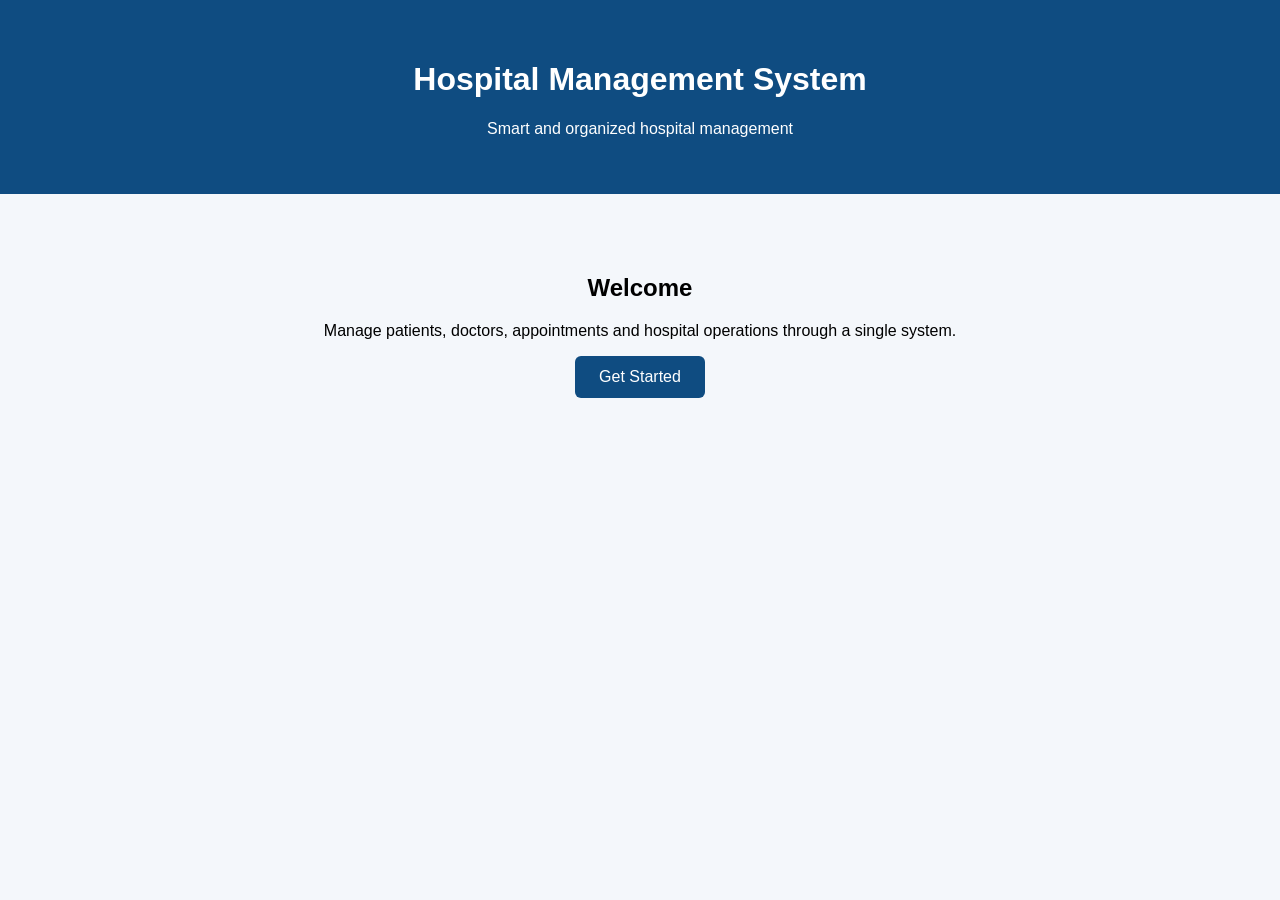
==== index.html @ b20ffdd7 "Initial project setup" ====
<!DOCTYPE html>
<html lang="en">
<head>
    <meta charset="UTF-8">
    <meta name="viewport" content="width=device-width, initial-scale=1.0">

    <title>Hospital Management System</title>

    <link rel="stylesheet" href="css/style.css">
</head>

<body>

    <header>
        <h1>Hospital Management System</h1>
        <p>Smart and organized hospital management</p>
    </header>

    <main>
        <h2>Welcome</h2>

        <p>
            Manage patients, doctors, appointments and
            hospital operations through a single system.
        </p>

        <button onclick="showMessage()">Get Started</button>
    </main>

    <script src="js/app.js"></script>

</body>
</html>
---- css/style.css ----
body {
    font-family: Arial, sans-serif;
    margin: 0;
    text-align: center;
    background-color: #f4f7fb;
}

header {
    padding: 40px;
    background-color: #0f4c81;
    color: white;
}

main {
    padding: 60px;
}

button {
    padding: 12px 24px;
    border: none;
    border-radius: 6px;
    background-color: #0f4c81;
    color: white;
    cursor: pointer;
    font-size: 16px;
}

button:hover {
    background-color: #12395b;
}
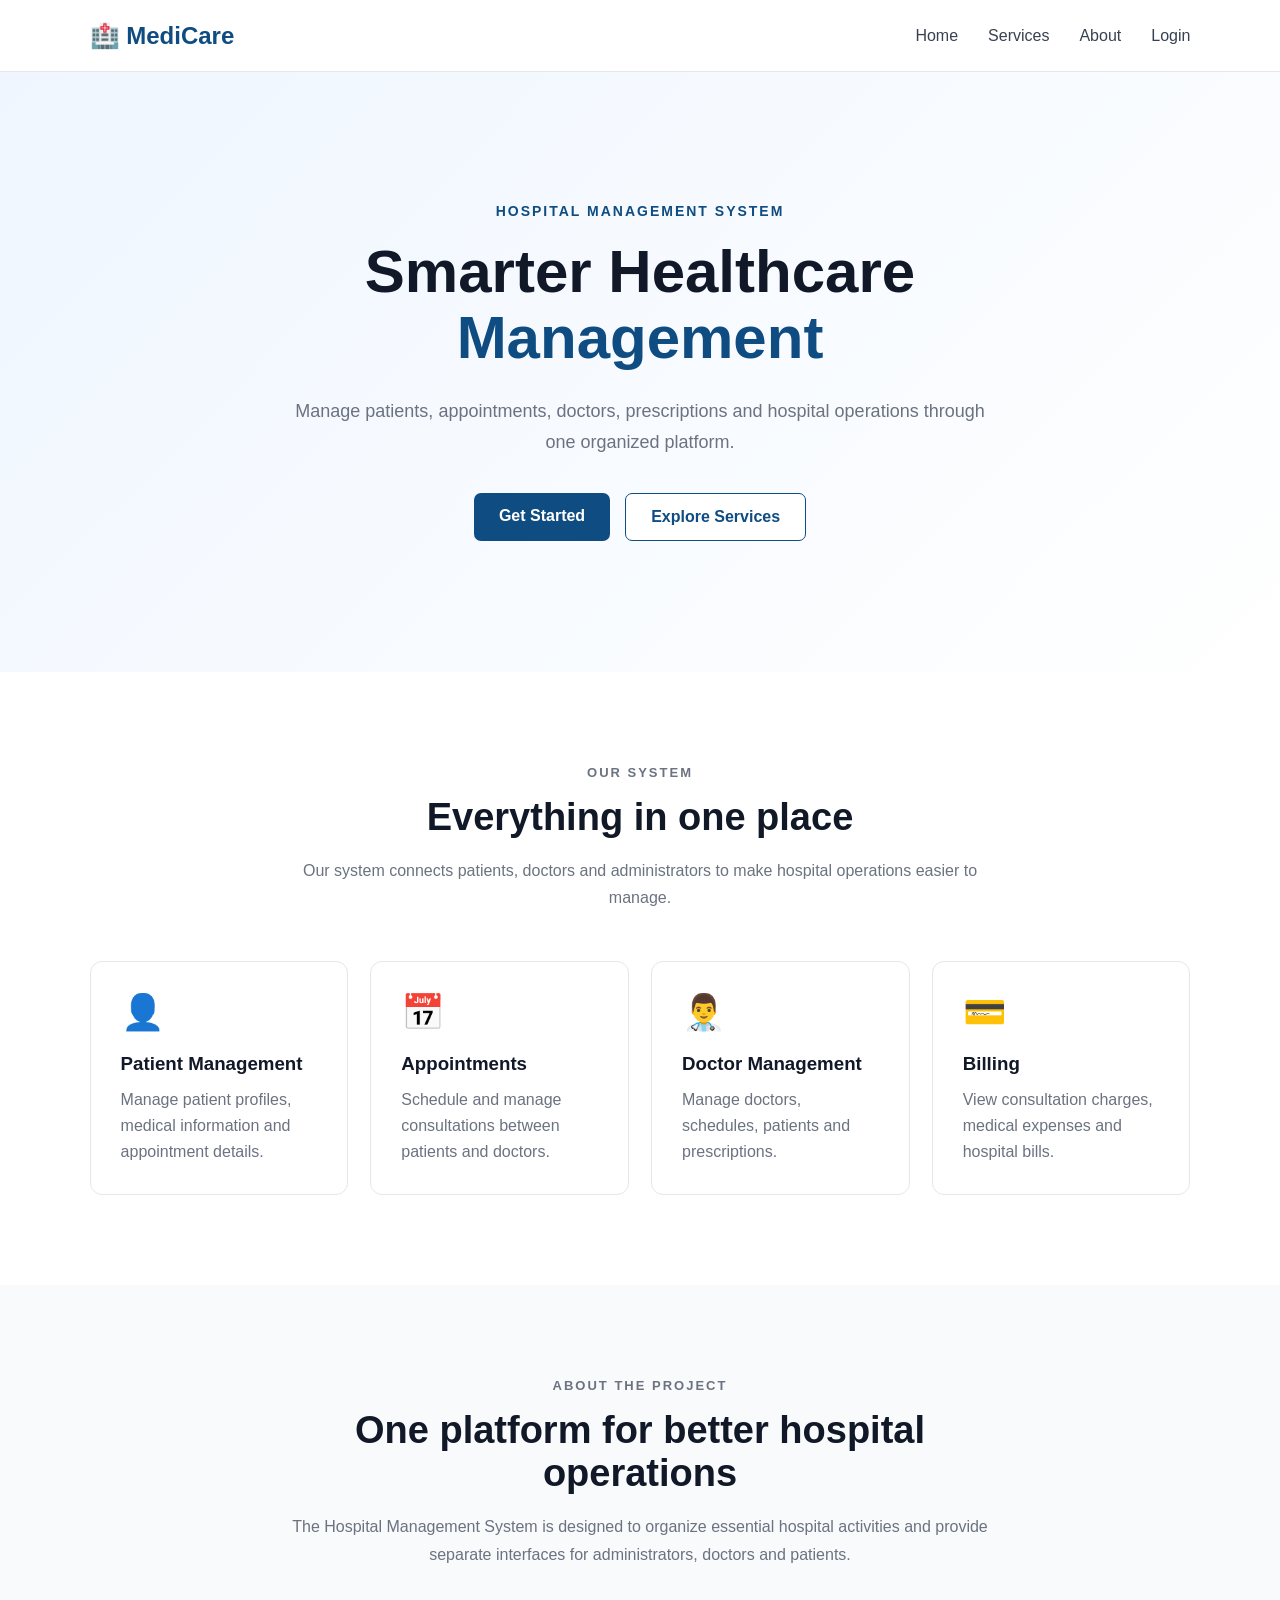
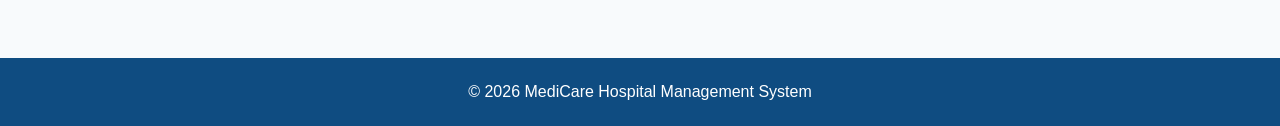
==== commit 14c6cd7e: "Add login and signup pages" ====
--- a/index.html
+++ b/index.html
@@ -1,33 +1,183 @@
 <!DOCTYPE html>
 <html lang="en">
+
 <head>
     <meta charset="UTF-8">
     <meta name="viewport" content="width=device-width, initial-scale=1.0">
 
-    <title>Hospital Management System</title>
+    <title>MediCare | Hospital Management System</title>
 
     <link rel="stylesheet" href="css/style.css">
 </head>
 
 <body>
 
-    <header>
-        <h1>Hospital Management System</h1>
-        <p>Smart and organized hospital management</p>
-    </header>
+    <!-- Navigation -->
+    <nav class="navbar">
 
-    <main>
-        <h2>Welcome</h2>
+        <div class="logo">
+            🏥 MediCare
+        </div>
+
+        <div class="nav-links">
+            <a href="#home">Home</a>
+            <a href="#services">Services</a>
+            <a href="#about">About</a>
+            <a href="login.html">Login</a>
+        </div>
+
+    </nav>
+
+
+    <!-- Hero Section -->
+    <section class="hero" id="home">
+
+        <div class="hero-content">
+
+            <p class="tagline">HOSPITAL MANAGEMENT SYSTEM</p>
+
+            <h1>
+                Smarter Healthcare
+                <span>Management</span>
+            </h1>
+
+            <p class="hero-description">
+                Manage patients, appointments, doctors, prescriptions
+                and hospital operations through one organized platform.
+            </p>
+
+            <div class="hero-buttons">
+
+                <a href="login.html" class="primary-button">
+                    Get Started
+                </a>
+
+                <a href="#services" class="secondary-button">
+                    Explore Services
+                </a>
+
+            </div>
+
+        </div>
+
+    </section>
+
+
+    <!-- Services -->
+    <section class="services" id="services">
+
+        <div class="section-heading">
+
+            <p class="small-heading">OUR SYSTEM</p>
+
+            <h2>
+                Everything in one place
+            </h2>
+
+            <p>
+                Our system connects patients, doctors and administrators
+                to make hospital operations easier to manage.
+            </p>
+
+        </div>
+
+
+        <div class="service-grid">
+
+            <div class="service-card">
+
+                <div class="icon">👤</div>
+
+                <h3>Patient Management</h3>
+
+                <p>
+                    Manage patient profiles, medical information
+                    and appointment details.
+                </p>
+
+            </div>
+
+
+            <div class="service-card">
+
+                <div class="icon">📅</div>
+
+                <h3>Appointments</h3>
+
+                <p>
+                    Schedule and manage consultations between
+                    patients and doctors.
+                </p>
+
+            </div>
+
+
+            <div class="service-card">
+
+                <div class="icon">👨‍⚕️</div>
+
+                <h3>Doctor Management</h3>
+
+                <p>
+                    Manage doctors, schedules, patients and
+                    prescriptions.
+                </p>
+
+            </div>
+
+
+            <div class="service-card">
+
+                <div class="icon">💳</div>
+
+                <h3>Billing</h3>
+
+                <p>
+                    View consultation charges, medical expenses
+                    and hospital bills.
+                </p>
+
+            </div>
+
+        </div>
+
+    </section>
+
+
+    <!-- About -->
+    <section class="about" id="about">
+
+        <div>
+
+            <p class="small-heading">ABOUT THE PROJECT</p>
+
+            <h2>
+                One platform for better
+                hospital operations
+            </h2>
+
+            <p>
+                The Hospital Management System is designed to
+                organize essential hospital activities and provide
+                separate interfaces for administrators, doctors
+                and patients.
+            </p>
+
+        </div>
+
+    </section>
+
+
+    <!-- Footer -->
+    <footer>
 
         <p>
-            Manage patients, doctors, appointments and
-            hospital operations through a single system.
+            © 2026 MediCare Hospital Management System
         </p>
 
-        <button onclick="showMessage()">Get Started</button>
-    </main>
+    </footer>
 
-    <script src="js/app.js"></script>
 
 </body>
+
 </html>
--- a/css/style.css
+++ b/css/style.css
@@ -1,30 +1,505 @@
+* {
+    margin: 0;
+    padding: 0;
+    box-sizing: border-box;
+}
+
+html {
+    scroll-behavior: smooth;
+}
+
 body {
     font-family: Arial, sans-serif;
-    margin: 0;
+    color: #1f2937;
+    background: #ffffff;
+}
+
+
+/* =========================
+   NAVBAR
+========================= */
+
+.navbar {
+    height: 72px;
+    padding: 0 7%;
+    display: flex;
+    align-items: center;
+    justify-content: space-between;
+    background: white;
+    border-bottom: 1px solid #e5e7eb;
+}
+
+.logo {
+    font-size: 24px;
+    font-weight: bold;
+    color: #0f4c81;
+}
+
+.nav-links {
+    display: flex;
+    gap: 30px;
+    align-items: center;
+}
+
+.nav-links a {
+    text-decoration: none;
+    color: #374151;
+    font-weight: 500;
+}
+
+.nav-links a:hover {
+    color: #0f4c81;
+}
+
+
+/* =========================
+   HERO
+========================= */
+
+.hero {
+    min-height: 600px;
+    padding: 80px 7%;
+    display: flex;
+    align-items: center;
+    justify-content: center;
     text-align: center;
-    background-color: #f4f7fb;
-}
-
-header {
-    padding: 40px;
-    background-color: #0f4c81;
+    background: linear-gradient(
+        135deg,
+        #eff6ff,
+        #ffffff
+    );
+}
+
+.hero-content {
+    max-width: 850px;
+}
+
+.tagline {
+    color: #0f4c81;
+    font-size: 14px;
+    font-weight: bold;
+    letter-spacing: 2px;
+    margin-bottom: 20px;
+}
+
+.hero h1 {
+    font-size: 60px;
+    line-height: 1.1;
+    margin-bottom: 25px;
+    color: #111827;
+}
+
+.hero h1 span {
+    color: #0f4c81;
+}
+
+.hero-description {
+    font-size: 18px;
+    line-height: 1.7;
+    color: #6b7280;
+    max-width: 700px;
+    margin: 0 auto 35px;
+}
+
+
+/* =========================
+   BUTTONS
+========================= */
+
+.hero-buttons {
+    display: flex;
+    justify-content: center;
+    gap: 15px;
+}
+
+.primary-button,
+.secondary-button {
+    padding: 14px 25px;
+    border-radius: 7px;
+    text-decoration: none;
+    font-weight: bold;
+}
+
+.primary-button {
+    background: #0f4c81;
     color: white;
 }
 
-main {
+.secondary-button {
+    border: 1px solid #0f4c81;
+    color: #0f4c81;
+    background: white;
+}
+
+.primary-button:hover {
+    background: #12395b;
+}
+
+.secondary-button:hover {
+    background: #eff6ff;
+}
+
+
+/* =========================
+   SERVICES
+========================= */
+
+.services {
+    padding: 90px 7%;
+    background: white;
+}
+
+.section-heading {
+    max-width: 700px;
+    margin: 0 auto 50px;
+    text-align: center;
+}
+
+.small-heading {
+    color: #0f4c81;
+    font-size: 13px;
+    font-weight: bold;
+    letter-spacing: 2px;
+    margin-bottom: 12px;
+}
+
+.section-heading h2,
+.about h2 {
+    font-size: 38px;
+    margin-bottom: 18px;
+    color: #111827;
+}
+
+.section-heading p {
+    color: #6b7280;
+    line-height: 1.7;
+}
+
+
+/* =========================
+   SERVICE GRID
+========================= */
+
+.service-grid {
+    display: grid;
+    grid-template-columns: repeat(4, 1fr);
+    gap: 22px;
+}
+
+.service-card {
+    padding: 30px;
+    border: 1px solid #e5e7eb;
+    border-radius: 12px;
+    background: white;
+    transition: 0.2s;
+}
+
+.service-card:hover {
+    transform: translateY(-5px);
+    box-shadow: 0 10px 25px rgba(0, 0, 0, 0.08);
+}
+
+.icon {
+    font-size: 35px;
+    margin-bottom: 20px;
+}
+
+.service-card h3 {
+    margin-bottom: 12px;
+    color: #111827;
+}
+
+.service-card p {
+    color: #6b7280;
+    line-height: 1.6;
+}
+
+
+/* =========================
+   ABOUT
+========================= */
+
+.about {
+    padding: 90px 7%;
+    background: #f8fafc;
+    text-align: center;
+}
+
+.about > div {
+    max-width: 750px;
+    margin: auto;
+}
+
+.about p {
+    color: #6b7280;
+    line-height: 1.7;
+}
+
+
+/* =========================
+   FOOTER
+========================= */
+
+footer {
+    padding: 25px;
+    text-align: center;
+    background: #0f4c81;
+    color: white;
+}
+
+
+/* =========================
+   RESPONSIVE
+========================= */
+
+@media (max-width: 900px) {
+
+    .service-grid {
+        grid-template-columns: repeat(2, 1fr);
+    }
+
+    .hero h1 {
+        font-size: 45px;
+    }
+
+}
+
+
+@media (max-width: 600px) {
+
+    .navbar {
+        padding: 0 5%;
+    }
+
+    .nav-links {
+        gap: 12px;
+    }
+
+    .nav-links a:nth-child(2),
+    .nav-links a:nth-child(3) {
+        display: none;
+    }
+
+    .hero {
+        padding: 60px 5%;
+    }
+
+    .hero h1 {
+        font-size: 38px;
+    }
+
+    .hero-buttons {
+        flex-direction: column;
+    }
+
+    .service-grid {
+        grid-template-columns: 1fr;
+    }
+
+}
+/* =========================
+   AUTHENTICATION PAGES
+========================= */
+
+.auth-page {
+    min-height: 100vh;
+    background: #f4f7fb;
+    display: flex;
+    align-items: center;
+    justify-content: center;
+}
+
+.auth-container {
+    width: 90%;
+    max-width: 1000px;
+    min-height: 600px;
+
+    display: flex;
+
+    background: white;
+
+    border-radius: 16px;
+
+    overflow: hidden;
+
+    box-shadow: 0 15px 40px rgba(0, 0, 0, 0.08);
+}
+
+.auth-info {
+    width: 45%;
+
     padding: 60px;
-}
-
-button {
-    padding: 12px 24px;
+
+    background: #0f4c81;
+
+    color: white;
+
+    display: flex;
+    flex-direction: column;
+    justify-content: center;
+}
+
+.auth-logo {
+    font-size: 25px;
+    font-weight: bold;
+    margin-bottom: 60px;
+}
+
+.auth-info h1 {
+    font-size: 42px;
+    margin-bottom: 20px;
+}
+
+.auth-info p {
+    font-size: 17px;
+    line-height: 1.7;
+    opacity: 0.9;
+}
+
+.role-info {
+    display: flex;
+    gap: 10px;
+    margin-top: 35px;
+    flex-wrap: wrap;
+}
+
+.role-info span {
+    padding: 8px 15px;
+
+    border: 1px solid rgba(255, 255, 255, 0.4);
+
+    border-radius: 20px;
+
+    font-size: 13px;
+}
+
+.auth-card {
+    width: 55%;
+
+    padding: 55px;
+
+    display: flex;
+    flex-direction: column;
+    justify-content: center;
+}
+
+.auth-card h2 {
+    font-size: 32px;
+    color: #111827;
+    margin-bottom: 8px;
+}
+
+.auth-subtitle {
+    color: #6b7280;
+    margin-bottom: 30px;
+}
+
+.auth-card label {
+    display: block;
+
+    margin-bottom: 7px;
+
+    font-size: 14px;
+
+    font-weight: bold;
+}
+
+.auth-card input,
+.auth-card select {
+    width: 100%;
+
+    padding: 13px;
+
+    margin-bottom: 18px;
+
+    border: 1px solid #d1d5db;
+
+    border-radius: 7px;
+
+    font-size: 15px;
+
+    box-sizing: border-box;
+}
+
+.auth-card input:focus,
+.auth-card select:focus {
+    outline: none;
+
+    border-color: #0f4c81;
+}
+
+.auth-button {
+    width: 100%;
+
+    padding: 14px;
+
+    margin-top: 5px;
+
     border: none;
-    border-radius: 6px;
-    background-color: #0f4c81;
+
+    border-radius: 7px;
+
+    background: #0f4c81;
+
     color: white;
+
+    font-size: 16px;
+
+    font-weight: bold;
+
     cursor: pointer;
-    font-size: 16px;
-}
-
-button:hover {
-    background-color: #12395b;
+}
+
+.auth-button:hover {
+    background: #12395b;
+}
+
+.auth-switch {
+    text-align: center;
+
+    margin-top: 22px;
+
+    color: #6b7280;
+}
+
+.auth-switch a {
+    color: #0f4c81;
+
+    font-weight: bold;
+
+    text-decoration: none;
+}
+
+.back-home {
+    text-align: center;
+
+    margin-top: 15px;
+
+    color: #374151;
+
+    text-decoration: none;
+
+    font-size: 14px;
+}
+
+
+/* =========================
+   AUTH RESPONSIVE
+========================= */
+
+@media (max-width: 700px) {
+
+    .auth-container {
+        width: 95%;
+    }
+
+    .auth-info {
+        display: none;
+    }
+
+    .auth-card {
+        width: 100%;
+        padding: 35px;
+    }
+
 }
